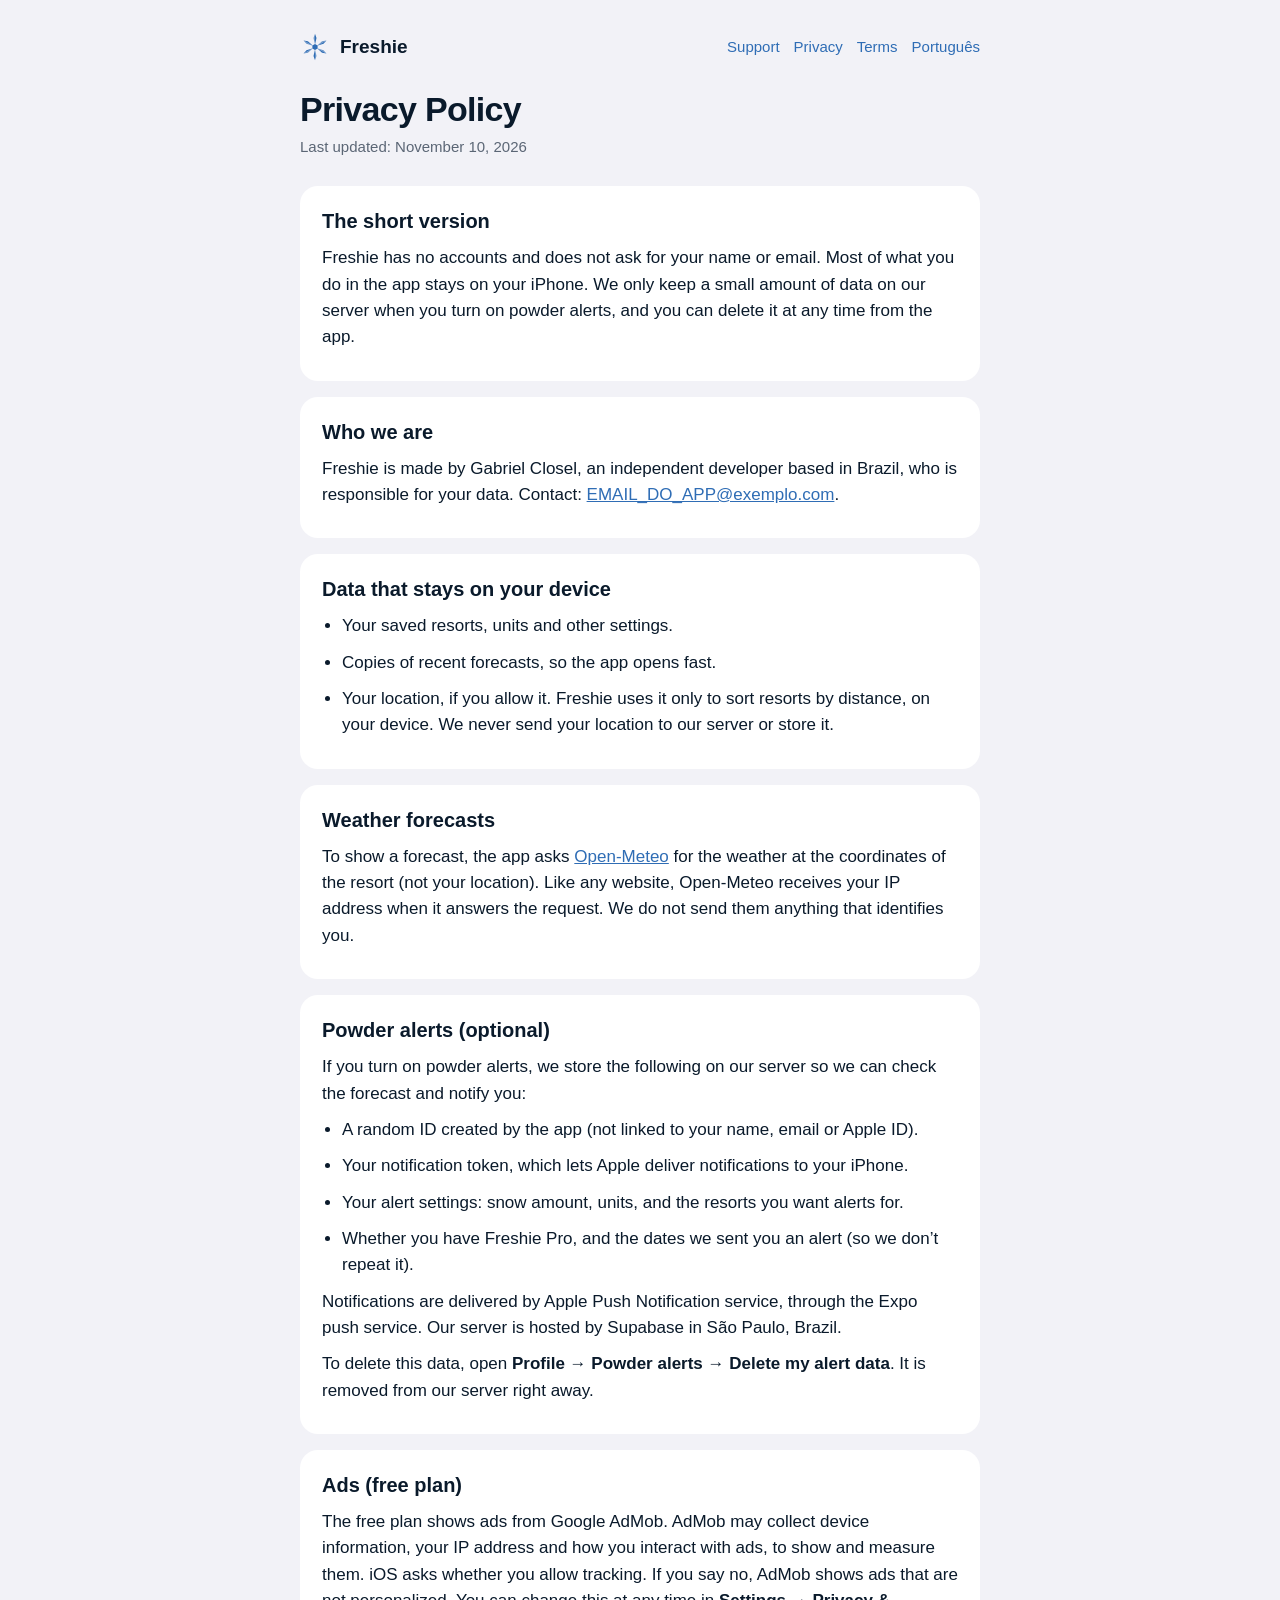
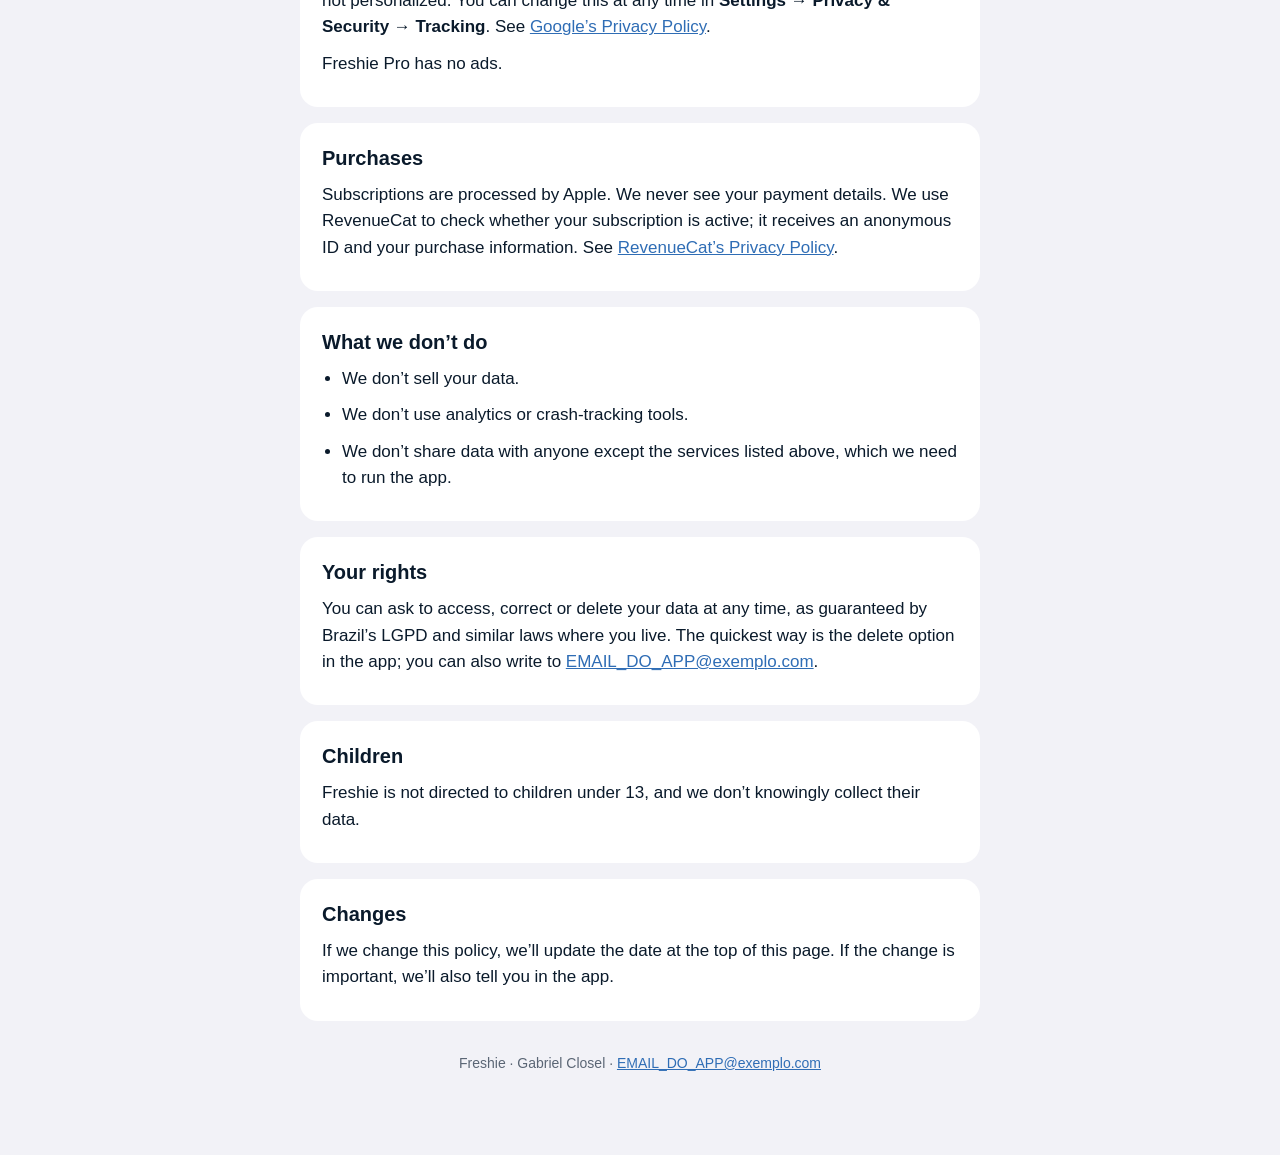
==== privacy.html @ 264029c8 "Site: support, privacy and terms (EN/PT) Co-Authored-By: Claude Opus 5.5 <noreply@anthropic.com> Cla" ====
<!doctype html>
<html lang="en"><head><meta charset="utf-8">
<meta name="viewport" content="width=device-width,initial-scale=1">
<title>Privacy Policy · Freshie</title>
<link rel="icon" href="mark.svg"><link rel="stylesheet" href="style.css"></head>
<body><main>
<header><a class="brand" href="./"><img src="mark.svg" alt="" width="30" height="30">Freshie</a>
<nav class="lang"><a href="./">Support</a><a href="privacy.html">Privacy</a><a href="terms.html">Terms</a><a href="pt/privacy.html">Português</a></nav></header>
<h1>Privacy Policy</h1><p class="updated">Last updated: November 10, 2026</p><section><h2>The short version</h2><p>Freshie has no accounts and does not ask for your name or email. Most of what you do in the app stays on your iPhone. We only keep a small amount of data on our server when you turn on powder alerts, and you can delete it at any time from the app.</p></section>
<section><h2>Who we are</h2><p>Freshie is made by Gabriel Closel, an independent developer based in Brazil, who is responsible for your data. Contact: <a href="mailto:EMAIL_DO_APP@exemplo.com">EMAIL_DO_APP@exemplo.com</a>.</p></section>
<section><h2>Data that stays on your device</h2><ul><li>Your saved resorts, units and other settings.</li><li>Copies of recent forecasts, so the app opens fast.</li><li>Your location, if you allow it. Freshie uses it only to sort resorts by distance, on your device. We never send your location to our server or store it.</li></ul></section>
<section><h2>Weather forecasts</h2><p>To show a forecast, the app asks <a href="https://open-meteo.com">Open-Meteo</a> for the weather at the coordinates of the resort (not your location). Like any website, Open-Meteo receives your IP address when it answers the request. We do not send them anything that identifies you.</p></section>
<section><h2>Powder alerts (optional)</h2><p>If you turn on powder alerts, we store the following on our server so we can check the forecast and notify you:</p><ul><li>A random ID created by the app (not linked to your name, email or Apple ID).</li><li>Your notification token, which lets Apple deliver notifications to your iPhone.</li><li>Your alert settings: snow amount, units, and the resorts you want alerts for.</li><li>Whether you have Freshie Pro, and the dates we sent you an alert (so we don’t repeat it).</li></ul><p>Notifications are delivered by Apple Push Notification service, through the Expo push service. Our server is hosted by Supabase in São Paulo, Brazil.</p><p>To delete this data, open <b>Profile → Powder alerts → Delete my alert data</b>. It is removed from our server right away.</p></section>
<section><h2>Ads (free plan)</h2><p>The free plan shows ads from Google AdMob. AdMob may collect device information, your IP address and how you interact with ads, to show and measure them. iOS asks whether you allow tracking. If you say no, AdMob shows ads that are not personalized. You can change this at any time in <b>Settings → Privacy &amp; Security → Tracking</b>. See <a href="https://policies.google.com/privacy">Google’s Privacy Policy</a>.</p><p>Freshie Pro has no ads.</p></section>
<section><h2>Purchases</h2><p>Subscriptions are processed by Apple. We never see your payment details. We use RevenueCat to check whether your subscription is active; it receives an anonymous ID and your purchase information. See <a href="https://www.revenuecat.com/privacy">RevenueCat’s Privacy Policy</a>.</p></section>
<section><h2>What we don’t do</h2><ul><li>We don’t sell your data.</li><li>We don’t use analytics or crash-tracking tools.</li><li>We don’t share data with anyone except the services listed above, which we need to run the app.</li></ul></section>
<section><h2>Your rights</h2><p>You can ask to access, correct or delete your data at any time, as guaranteed by Brazil’s LGPD and similar laws where you live. The quickest way is the delete option in the app; you can also write to <a href="mailto:EMAIL_DO_APP@exemplo.com">EMAIL_DO_APP@exemplo.com</a>.</p></section>
<section><h2>Children</h2><p>Freshie is not directed to children under 13, and we don’t knowingly collect their data.</p></section>
<section><h2>Changes</h2><p>If we change this policy, we’ll update the date at the top of this page. If the change is important, we’ll also tell you in the app.</p></section>

<footer>Freshie · Gabriel Closel · <a href="mailto:EMAIL_DO_APP@exemplo.com">EMAIL_DO_APP@exemplo.com</a></footer>
</main></body></html>
---- style.css ----
:root{--bg:#F2F2F7;--card:#fff;--text:#0A1A2B;--muted:#5B6675;--accent:#2F6DB5;--line:#E3E5EA}
@media (prefers-color-scheme:dark){:root{--bg:#000;--card:#1C1C1E;--text:#F2F4F7;--muted:#A0A7B2;--accent:#7AA7D9;--line:#2C2C2E}}
*{box-sizing:border-box}
body{margin:0;background:var(--bg);color:var(--text);font:17px/1.55 -apple-system,BlinkMacSystemFont,"SF Pro Text","Helvetica Neue",Arial,sans-serif;-webkit-text-size-adjust:100%}
main{max-width:720px;margin:0 auto;padding:32px 20px 80px}
header{display:flex;align-items:center;justify-content:space-between;gap:12px;margin-bottom:28px}
.brand{display:flex;align-items:center;gap:10px;font-weight:700;font-size:19px;color:var(--text);text-decoration:none}
.brand svg{width:30px;height:30px}
nav a,.lang a{color:var(--accent);text-decoration:none;font-size:15px}
.lang{display:flex;gap:14px}
h1{font-size:34px;line-height:1.15;margin:0 0 6px;letter-spacing:-.02em}
.updated{color:var(--muted);font-size:15px;margin:0 0 28px}
section{background:var(--card);border-radius:18px;padding:20px 22px;margin:0 0 16px}
h2{font-size:20px;margin:0 0 8px}
p,li{margin:0 0 10px}
ul{padding-left:20px;margin:0 0 10px}
a{color:var(--accent)}
.links{display:grid;gap:12px;margin-top:8px}
.links a{display:block;background:var(--card);border-radius:18px;padding:18px 22px;text-decoration:none;color:var(--text);font-weight:600}
.links a span{display:block;color:var(--muted);font-weight:400;font-size:15px}
footer{color:var(--muted);font-size:14px;margin-top:32px;text-align:center}
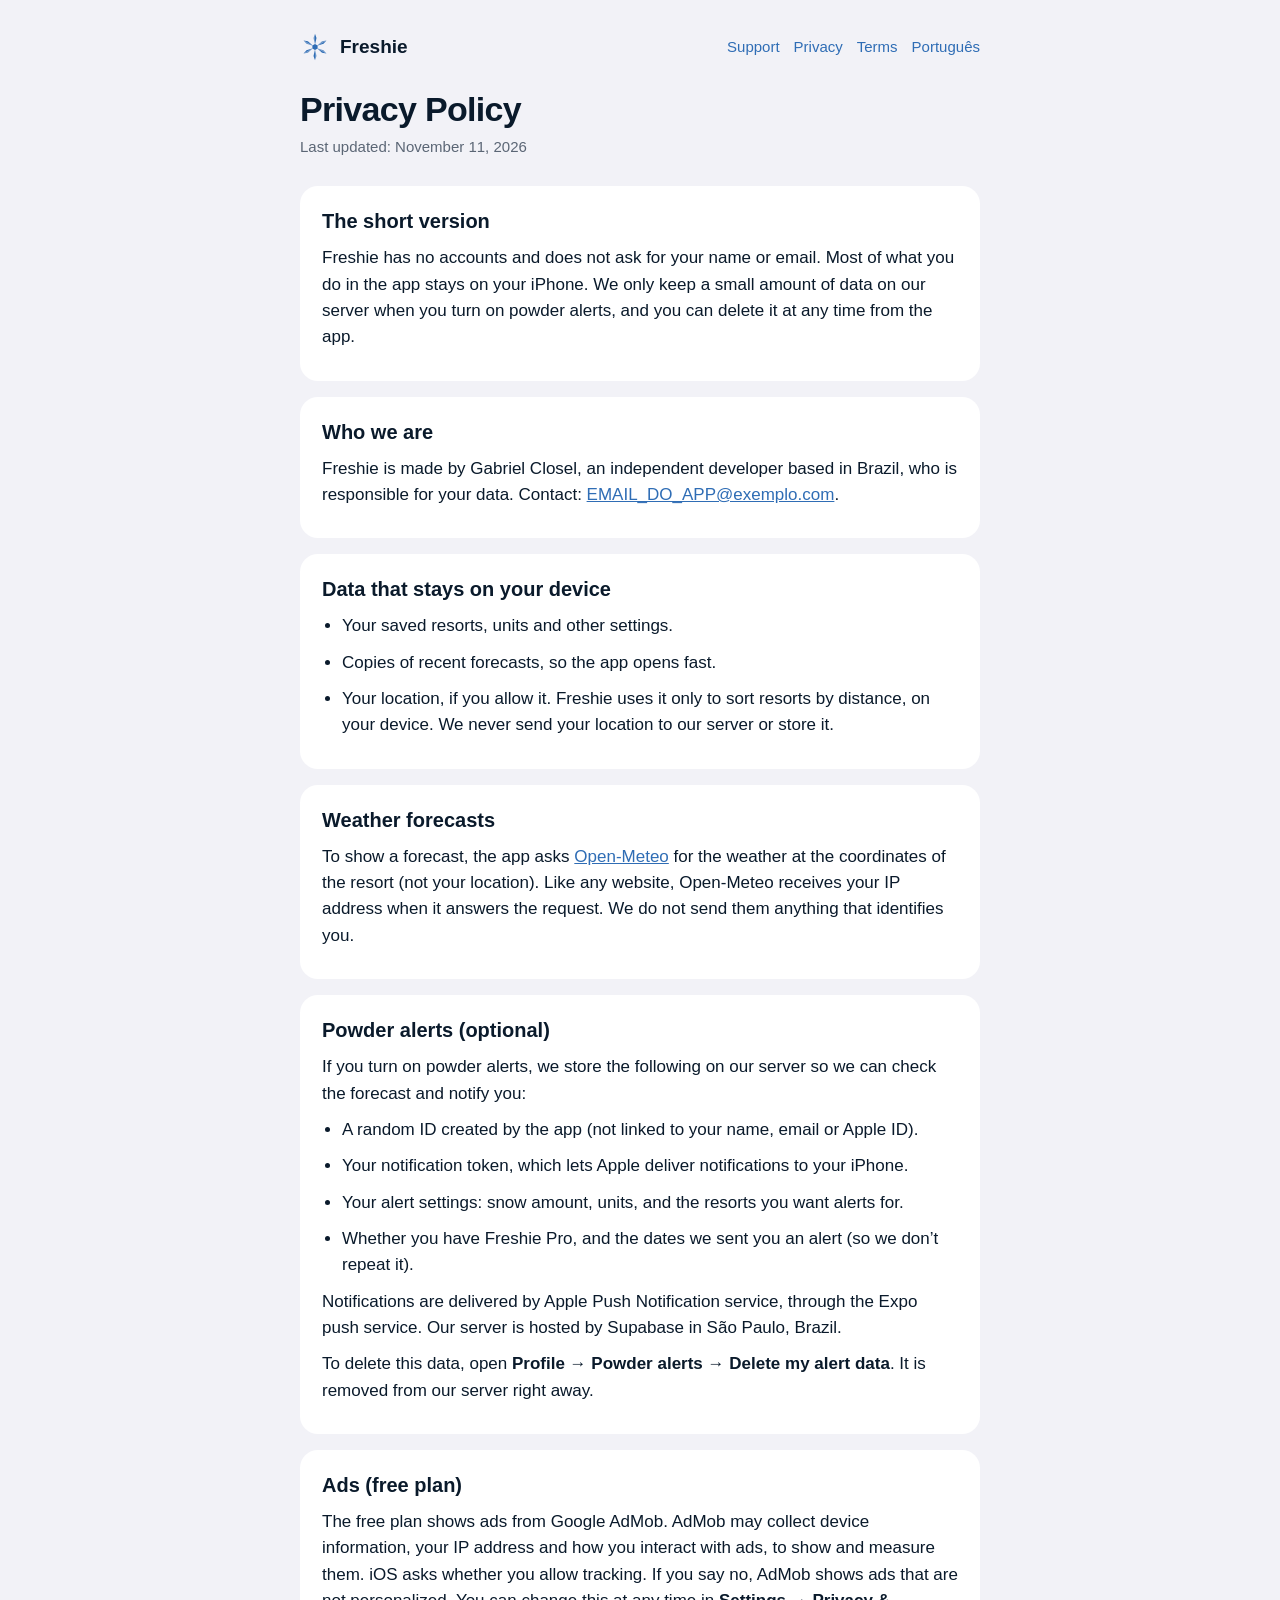
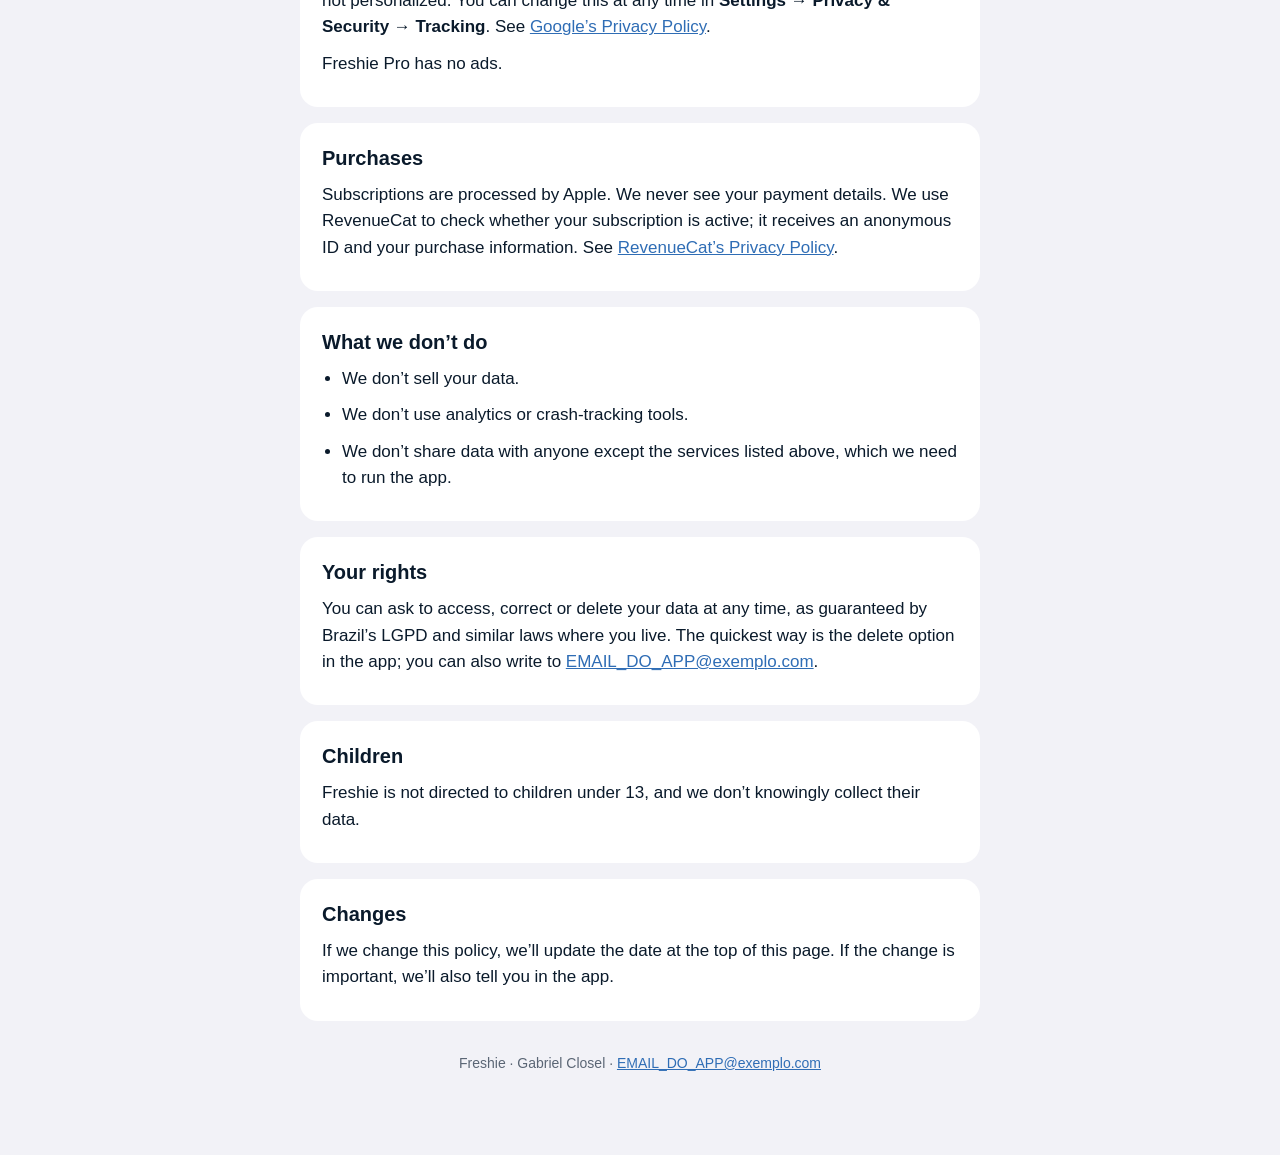
==== commit 76476f90: "Terms: 7-day free trial on the yearly plan Co-Authored-By: Claude Opus 5.5 <noreply@anthropic.com> C" ====
--- a/privacy.html
+++ b/privacy.html
@@ -6,7 +6,7 @@
 <body><main>
 <header><a class="brand" href="./"><img src="mark.svg" alt="" width="30" height="30">Freshie</a>
 <nav class="lang"><a href="./">Support</a><a href="privacy.html">Privacy</a><a href="terms.html">Terms</a><a href="pt/privacy.html">Português</a></nav></header>
-<h1>Privacy Policy</h1><p class="updated">Last updated: November 10, 2026</p><section><h2>The short version</h2><p>Freshie has no accounts and does not ask for your name or email. Most of what you do in the app stays on your iPhone. We only keep a small amount of data on our server when you turn on powder alerts, and you can delete it at any time from the app.</p></section>
+<h1>Privacy Policy</h1><p class="updated">Last updated: November 11, 2026</p><section><h2>The short version</h2><p>Freshie has no accounts and does not ask for your name or email. Most of what you do in the app stays on your iPhone. We only keep a small amount of data on our server when you turn on powder alerts, and you can delete it at any time from the app.</p></section>
 <section><h2>Who we are</h2><p>Freshie is made by Gabriel Closel, an independent developer based in Brazil, who is responsible for your data. Contact: <a href="mailto:EMAIL_DO_APP@exemplo.com">EMAIL_DO_APP@exemplo.com</a>.</p></section>
 <section><h2>Data that stays on your device</h2><ul><li>Your saved resorts, units and other settings.</li><li>Copies of recent forecasts, so the app opens fast.</li><li>Your location, if you allow it. Freshie uses it only to sort resorts by distance, on your device. We never send your location to our server or store it.</li></ul></section>
 <section><h2>Weather forecasts</h2><p>To show a forecast, the app asks <a href="https://open-meteo.com">Open-Meteo</a> for the weather at the coordinates of the resort (not your location). Like any website, Open-Meteo receives your IP address when it answers the request. We do not send them anything that identifies you.</p></section>
